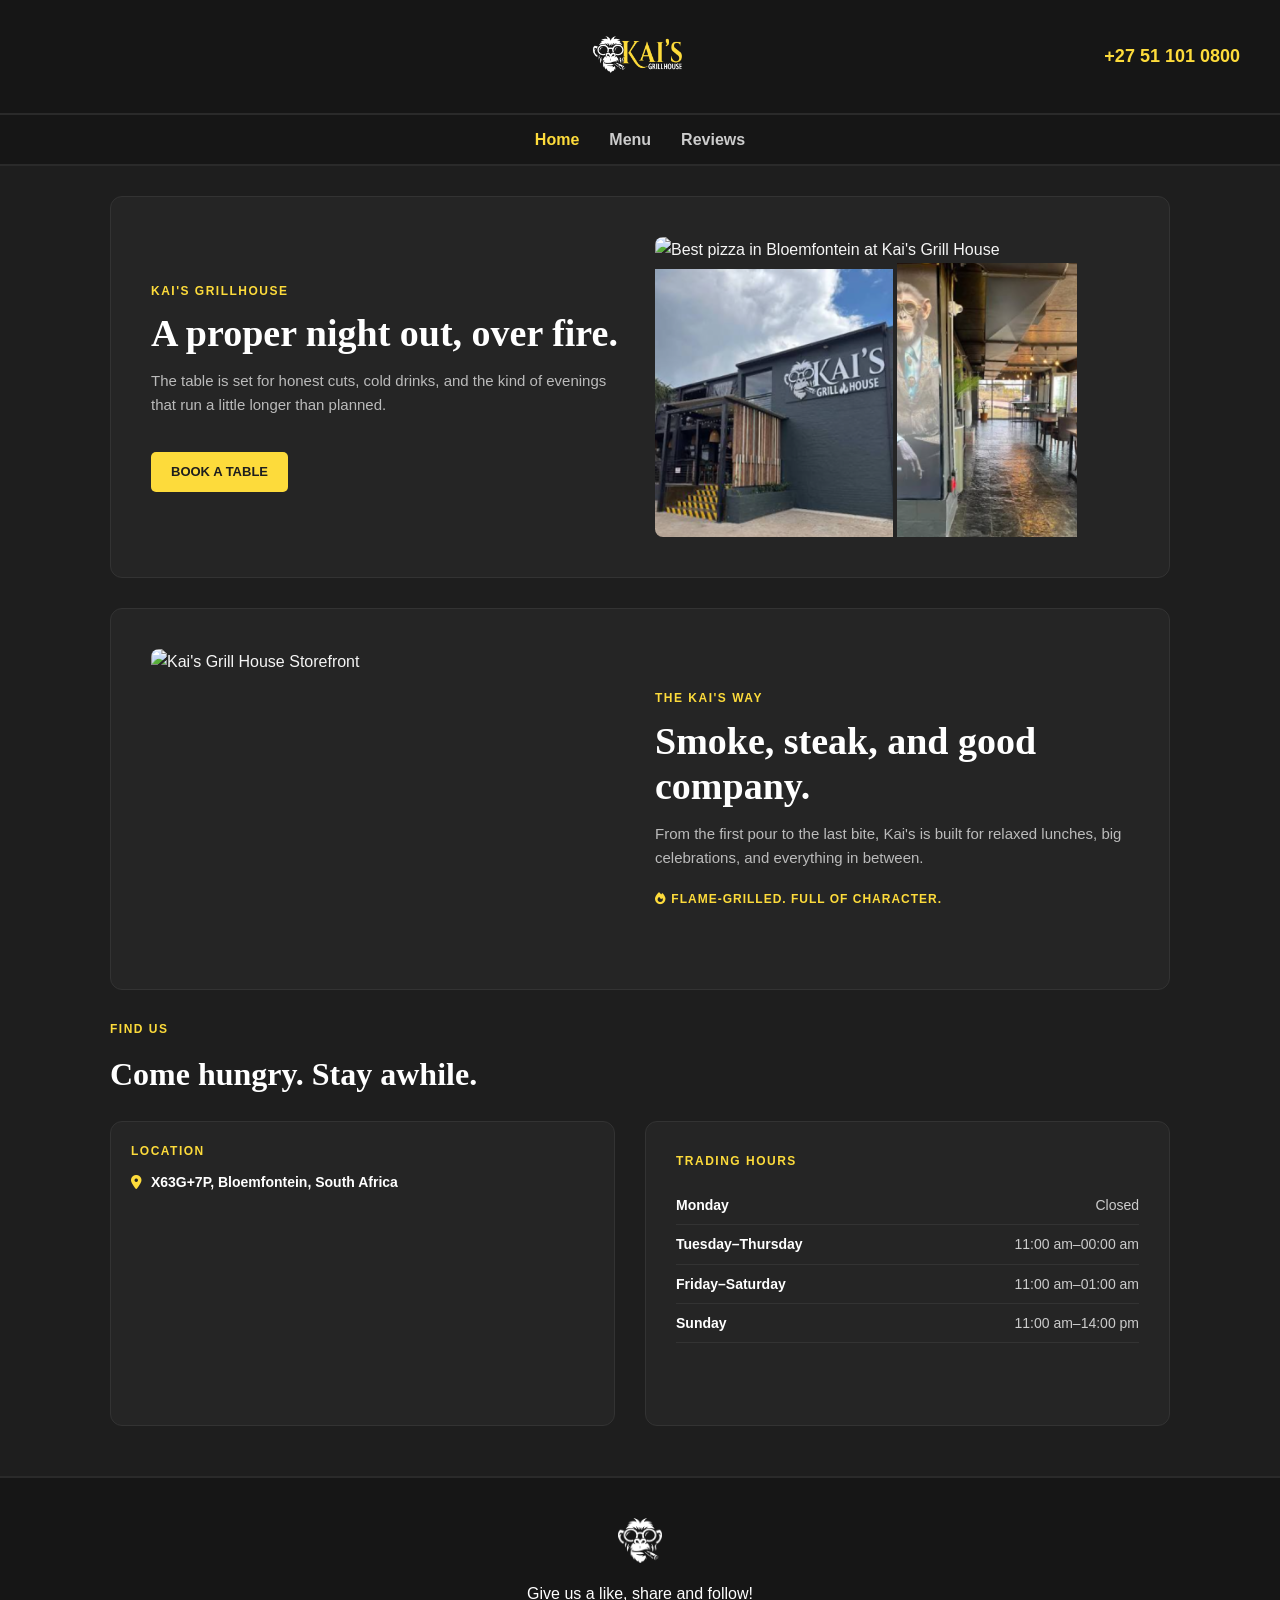
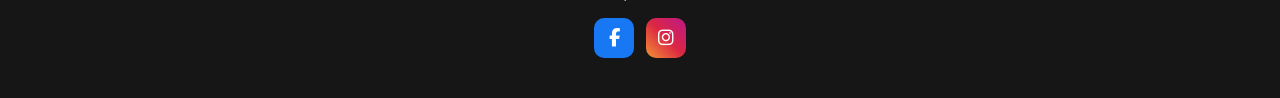
==== home.html @ fa11e277 "Enhance home.html with slideshow and phone display Updated the phone number display, added a slidesh" ====
<!DOCTYPE html>
<html lang="en">
<head>
    <meta charset="UTF-8">
    <meta name="viewport" content="width=device-width, initial-scale=1.0">
    <title>Home - Kai's Grill House</title>
    <link rel="icon" type="image/png" href="kaihead.png">
    <link rel="stylesheet" href="style.css">
    <link rel="stylesheet" href="https://cdnjs.cloudflare.com/ajax/libs/font-awesome/6.4.0/css/all.min.css">
</head>
<body>

    <!-- Header (Logo & Phone) -->
    <header class="site-header">
        <div class="header-left-spacer"></div>
        <div class="header-center-logo">
            <a href="home.html">
                <img src="kailogo.png" alt="Kai's Grill House Logo" class="logo">
            </a>
        </div>
        <div class="header-right">
            <a href="tel:+27511010800" class="phone-number">+27 51 101 0800</a>
        </div>
    </header>

    <!-- Sticky Navigation Bar -->
    <div class="sticky-nav">
        <ul class="nav-links">
            <li><a href="home.html" class="active">Home</a></li>
            <li><a href="menu.html">Menu</a></li>
            <li><a href="reviews.html">Reviews</a></li>
        </ul>
    </div>

    <!-- Main Content -->
    <main class="home-content">
        
        <!-- Top Section with Slideshow -->
        <div class="hero-grid">
            <div class="hero-text">
                <div class="section-tagline reveal-item" style="--order: 1;">KAI'S GRILLHOUSE</div>
                <h1 class="reveal-item" style="--order: 2; font-family: serif; font-size: 38px; color: #fff; margin-bottom: 12px; line-height: 1.2;">A proper night out, over fire.</h1>
                <p class="reveal-item" style="--order: 3; color: #bbb; font-size: 15px; margin-bottom: 20px;">The table is set for honest cuts, cold drinks, and the kind of evenings that run a little longer than planned.</p>
                <a href="tel:+27511010800" class="directions-btn reveal-item" style="--order: 4; display: inline-block;">BOOK A TABLE</a>
            </div>
            
            <!-- Slideshow Container -->
            <div class="hero-slideshow hero-img reveal-item" style="--order: 5; position: relative; overflow: hidden; padding: 0;">
                <img src="https://kais.co.za/wp-content/uploads/2026/02/Best-pizza-in-Bloemfontein.png" alt="Best pizza in Bloemfontein at Kai's Grill House" class="slide active">
                <img src="1.png" alt="Kai's Grill House Dish 1" class="slide">
                <img src="2.png" alt="Kai's Grill House Dish 2" class="slide">
                <img src="3.png" alt="Kai's Grill House Dish 3" class="slide">
            </div>
        </div>

        <!-- Second Hero Section -->
        <div class="hero-grid">
            <img src="https://kais.co.za/wp-content/uploads/2026/02/image_2026-02-02_124400637-1536x864.png" alt="Kai's Grill House Storefront" class="hero-img reveal-item" style="--order: 1;">
            <div class="hero-text">
                <div class="section-tagline reveal-item" style="--order: 2;">THE KAI'S WAY</div>
                <h1 class="reveal-item" style="--order: 3; font-family: serif; font-size: 38px; color: #fff; margin-bottom: 12px; line-height: 1.2;">Smoke, steak, and good company.</h1>
                <p class="reveal-item" style="--order: 4; color: #bbb; font-size: 15px; margin-bottom: 20px;">From the first pour to the last bite, Kai's is built for relaxed lunches, big celebrations, and everything in between.</p>
                <div class="reveal-item" style="--order: 5; color: #fddb3b; font-weight: bold; font-size: 12px; letter-spacing: 1px;">
                    <i class="fa-solid fa-fire"></i> FLAME-GRILLED. FULL OF CHARACTER.
                </div>
            </div>
        </div>

        <!-- Find Us Section Heading -->
        <div class="reveal-item" style="--order: 1; margin-bottom: 20px;">
            <div class="section-tagline">FIND US</div>
            <h2 style="font-family: serif; font-size: 32px; color: #fff;">Come hungry. Stay awhile.</h2>
        </div>

        <!-- Location Map Widget & Trading Hours Grid -->
        <div class="info-grid">
            <div class="info-box reveal-item" style="--order: 2; padding: 20px;">
                <div class="section-tagline">LOCATION</div>
                <p style="color: #fff; font-size: 14px; margin-bottom: 12px; font-weight: bold;">
                    <i class="fa-solid fa-location-dot" style="color: #fddb3b; margin-right: 5px;"></i> X63G+7P, Bloemfontein, South Africa
                </p>
                <!-- Google Maps Widget Embed (Satellite View + Zoomed In) -->
                <div style="width: 100%; height: 200px; border-radius: 8px; overflow: hidden;">
                    <iframe src="https://www.google.com/maps/embed?pb=!1m18!1m12!1m3!1d3484.5!2d26.2245!3d-29.0469!2m3!1f0!2f0!3f0!3m2!1i1024!2i768!4f13.1!3m3!1m2!1s0x1e8fdb0035d1e3b9%3A0xa5a77efd8ef1bf21!2sKai%E2%80%99s%20Grill%20House!5e0!3m2!1sen!2sza!4v1620000000000!5m2!1sen!2sza&z=17&t=k" width="100%" height="100%" style="border:0;" allowfullscreen="" loading="lazy"></iframe>
                </div>
            </div>

            <div class="info-box reveal-item" style="--order: 3;">
                <div class="section-tagline">TRADING HOURS</div>
                <ul class="hours-list">
                    <li><span>Monday</span> <span>Closed</span></li>
                    <li><span>Tuesday–Thursday</span> <span>11:00 am–00:00 am</span></li>
                    <li><span>Friday–Saturday</span> <span>11:00 am–01:00 am</span></li>
                    <li><span>Sunday</span> <span>11:00 am–14:00 pm</span></li>
                </ul>
            </div>
        </div>

    </main>

    <!-- Footer -->
    <footer class="site-footer">
        <img src="kaihead.png" alt="Kai Head Footer Logo" class="footer-logo">
        <p>Give us a like, share and follow!</p>
        <div class="social-bubbles">
            <a href="https://www.facebook.com/kaisgrillhouse/" target="_blank" class="social-bubble facebook" aria-label="Facebook"><i class="fab fa-facebook-f"></i></a>
            <a href="https://www.instagram.com/kaisgrillhouse/" target="_blank" class="social-bubble instagram" aria-label="Instagram"><i class="fab fa-instagram"></i></a>
        </div>
    </footer>

    <!-- Script to handle scroll reveal animations and photo slideshow -->
    <script>
        document.addEventListener("DOMContentLoaded", function () {
            // Scroll Reveal Animation Observer
            const revealItems = document.querySelectorAll(".reveal-item");

            const observer = new IntersectionObserver((entries, observer) => {
                entries.forEach(entry => {
                    if (entry.isIntersecting) {
                        entry.target.classList.add("active");
                        observer.unobserve(entry.target);
                    }
                });
            }, {
                threshold: 0.1
            });

            revealItems.forEach(item => {
                observer.observe(item);
            });

            // Hero Slideshow Timer
            const slides = document.querySelectorAll(".hero-slideshow .slide");
            if (slides.length > 0) {
                let currentSlide = 0;
                setInterval(() => {
                    slides[currentSlide].classList.remove("active");
                    currentSlide = (currentSlide + 1) % slides.length;
                    slides[currentSlide].classList.add("active");
                }, 4000); // Changes image every 4 seconds
            }
        });
    </script>
</body>
</html>
---- style.css ----
/* General Reset */
* {
    margin: 0;
    padding: 0;
    box-sizing: border-box;
    font-family: Arial, sans-serif;
}

html {
    scroll-behavior: smooth;
}

body {
    background-color: #1e1e1e;
    color: #f5f5f5;
    line-height: 1.6;
}

/* Staggered Scroll Reveal Animation Classes */
.reveal-item {
    opacity: 0;
    transform: translateY(30px);
    transition: opacity 0.6s ease-out, transform 0.6s ease-out;
    transition-delay: calc(var(--order, 0) * 0.15s);
}

.reveal-item.active {
    opacity: 1;
    transform: translateY(0);
}

/* Header (Logo & Phone) */
.site-header {
    background-color: #161616;
    display: flex;
    justify-content: space-between;
    align-items: center;
    padding: 15px 40px;
    border-bottom: 2px solid #2a2a2a;
}

.header-left-spacer, .header-right {
    flex: 1;
}

.header-right {
    text-align: right;
}

.header-center-logo {
    flex: 1;
    text-align: center;
}

.logo {
    max-height: 75px;
    width: auto;
    object-fit: contain;
}

.header-right .phone-number {
    font-size: 18px;
    font-weight: bold;
    color: #fddb3b;
    text-decoration: none;
}

/* Sticky Navigation Bar */
.sticky-nav {
    position: sticky;
    top: 0;
    z-index: 1000;
    background-color: #161616;
    border-bottom: 2px solid #2a2a2a;
    padding: 12px 0;
    text-align: center;
}

.nav-links {
    list-style: none;
    display: inline-flex;
    gap: 30px;
}

.nav-links li a {
    color: #ccc;
    text-decoration: none;
    font-weight: bold;
    font-size: 16px;
}

.nav-links li a:hover, 
.nav-links li a.active {
    color: #fddb3b;
}

/* Menu Category Sub-Navigation Bar */
.menu-sub-nav {
    background-color: #161616;
    border-bottom: 2px solid #2a2a2a;
    padding: 10px 0;
    text-align: center;
    overflow-x: auto;
    white-space: nowrap;
    position: sticky;
    top: 50px;
    z-index: 999;
}

.menu-sub-links {
    list-style: none;
    display: inline-flex;
    gap: 20px;
    padding: 0 20px;
}

.menu-sub-links li a {
    color: #aaa;
    text-decoration: none;
    font-size: 13px;
    font-weight: bold;
    text-transform: uppercase;
    letter-spacing: 1px;
    transition: color 0.2s;
}

.menu-sub-links li a:hover,
.menu-sub-links li a.active {
    color: #fddb3b;
}

/* Main Content Container */
.home-content {
    max-width: 1100px;
    margin: 30px auto;
    padding: 0 20px;
}

/* Dark Card Box */
.dark-card {
    background: #252525;
    border: 1px solid #333;
    padding: 40px;
    border-radius: 12px;
    margin-bottom: 30px;
}

.section-tagline {
    font-size: 12px;
    font-weight: bold;
    color: #fddb3b;
    letter-spacing: 1.5px;
    text-transform: uppercase;
    margin-bottom: 10px;
}

/* Home Hero Grid */
.hero-grid {
    display: flex;
    gap: 30px;
    align-items: center;
    background: #252525;
    border: 1px solid #333;
    padding: 40px;
    border-radius: 12px;
    margin-bottom: 30px;
}

.hero-img {
    width: 50%;
    height: 300px;
    object-fit: cover;
    border-radius: 8px;
}

.hero-text {
    width: 50%;
}

/* Info Grid (Location & Hours side-by-side) */
.info-grid {
    display: flex;
    gap: 30px;
}

.info-box {
    flex: 1;
    background: #252525;
    border: 1px solid #333;
    padding: 30px;
    border-radius: 12px;
}

.hours-list {
    list-style: none;
    margin-top: 15px;
}

.hours-list li {
    display: flex;
    justify-content: space-between;
    padding: 8px 0;
    border-bottom: 1px solid #333;
    color: #ccc;
    font-size: 14px;
}

.hours-list li span:first-child {
    font-weight: bold;
    color: #fff;
}

.directions-btn {
    display: inline-block;
    background-color: #fddb3b;
    color: #1e1e1e;
    padding: 10px 20px;
    border-radius: 5px;
    text-decoration: none;
    font-weight: bold;
    font-size: 13px;
    margin-top: 15px;
    transition: background-color 0.2s ease, transform 0.2s ease;
}

.directions-btn:hover {
    background-color: #e5c72f;
    transform: translateY(-2px);
}

/* Footer */
.site-footer {
    background-color: #161616;
    color: #fff;
    text-align: center;
    padding: 40px 20px;
    border-top: 2px solid #2a2a2a;
    margin-top: 50px;
}

.footer-logo {
    height: 45px;
    width: auto;
    margin-bottom: 10px;
}

.social-bubbles {
    display: flex;
    justify-content: center;
    gap: 12px;
    margin-top: 12px;
}

.social-bubble {
    display: inline-flex;
    align-items: center;
    justify-content: center;
    width: 40px;
    height: 40px;
    border-radius: 10px;
    color: #fff;
    font-size: 18px;
    text-decoration: none;
    transition: transform 0.2s;
}

.social-bubble:hover {
    transform: scale(1.1);
}

.social-bubble.facebook { background-color: #1877f2; }
.social-bubble.instagram { background: linear-gradient(45deg, #f09433, #dc2743, #bc1888); }
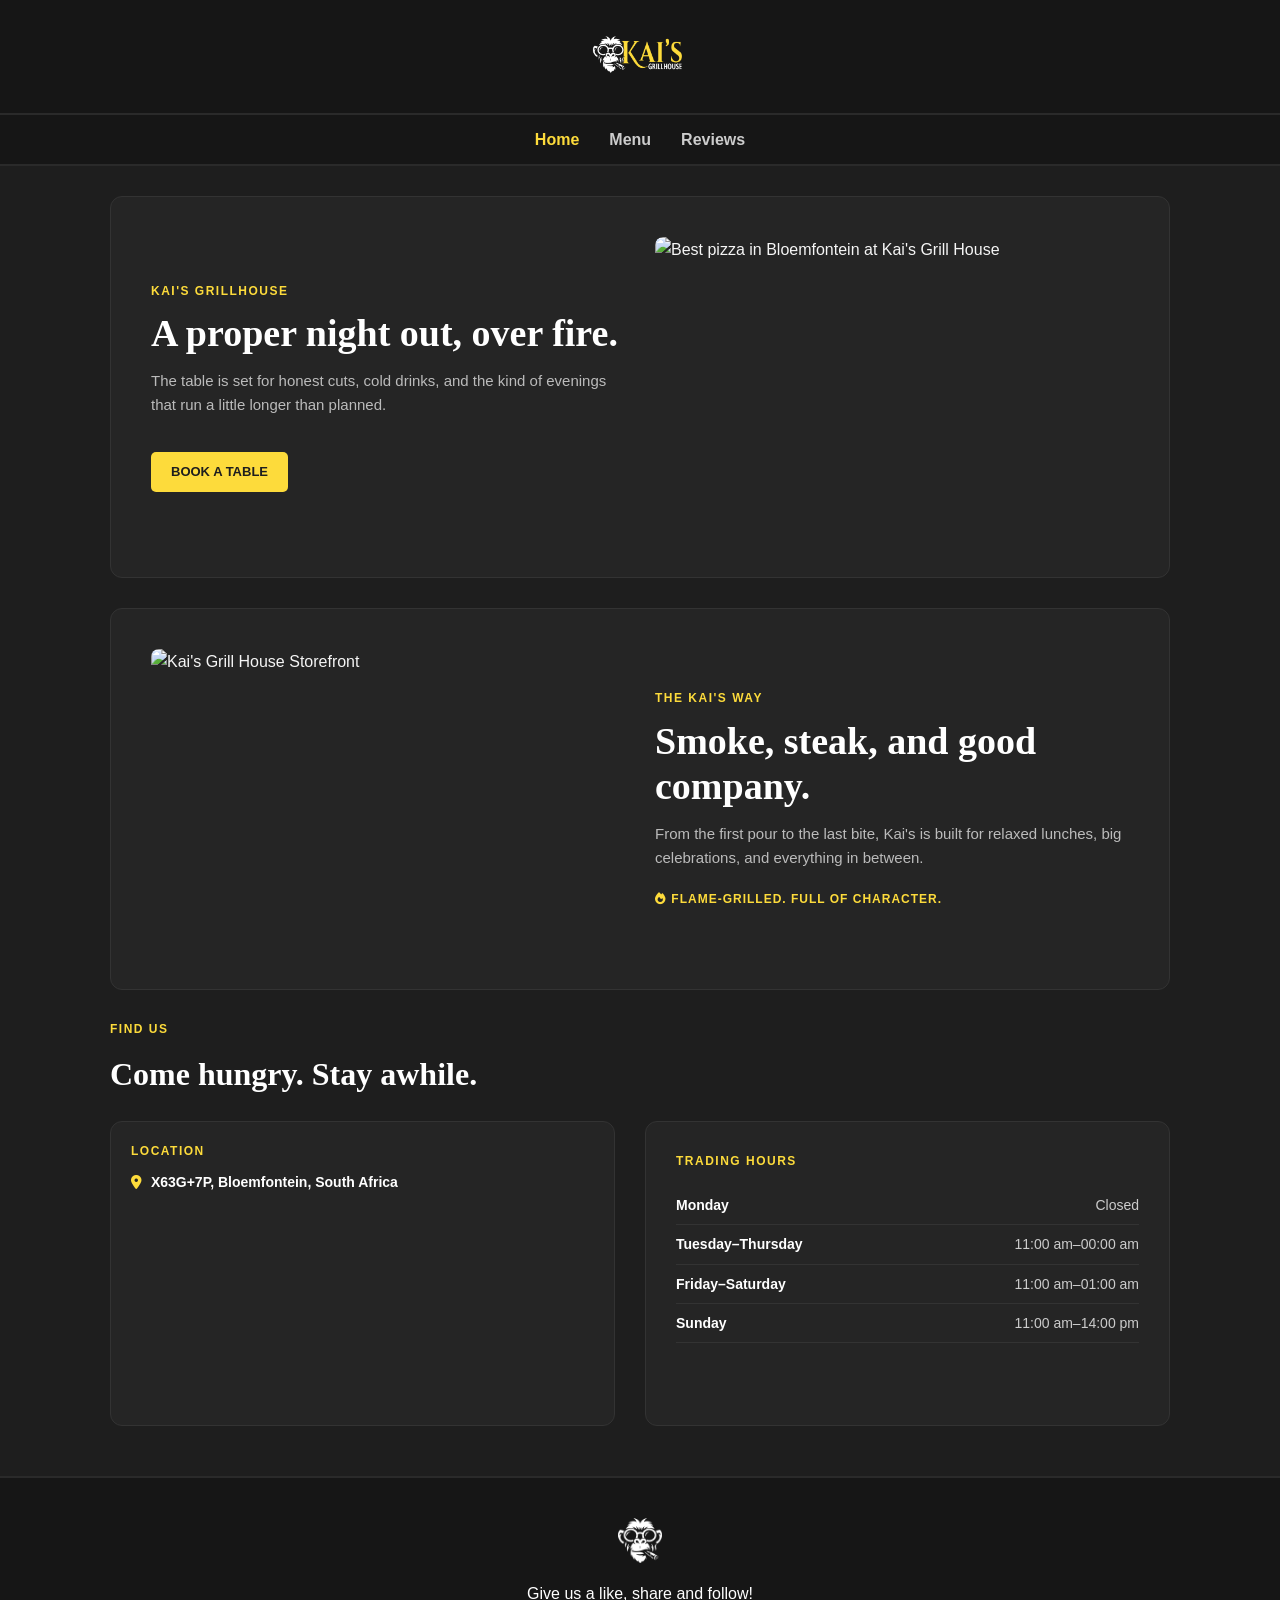
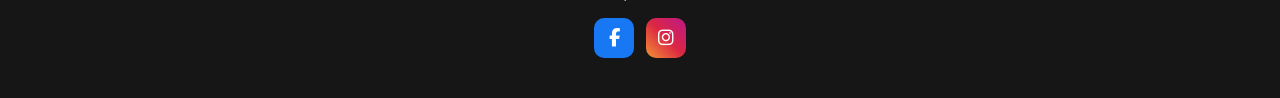
==== commit 4f322b7b: "Update home.html" ====
--- a/home.html
+++ b/home.html
@@ -19,7 +19,7 @@
             </a>
         </div>
         <div class="header-right">
-            <a href="tel:+27511010800" class="phone-number">+27 51 101 0800</a>
+            <a href="tel:+27511010800" class="phone-number"></a>
         </div>
     </header>
 
--- a/style.css
+++ b/style.css
@@ -171,6 +171,27 @@
     height: 300px;
     object-fit: cover;
     border-radius: 8px;
+}
+
+/* Slideshow Crossfade Styling */
+.hero-slideshow {
+    position: relative;
+}
+
+.hero-slideshow .slide {
+    position: absolute;
+    top: 0;
+    left: 0;
+    width: 100%;
+    height: 100%;
+    object-fit: cover;
+    border-radius: 8px;
+    opacity: 0;
+    transition: opacity 1s ease-in-out;
+}
+
+.hero-slideshow .slide.active {
+    opacity: 1;
 }
 
 .hero-text {
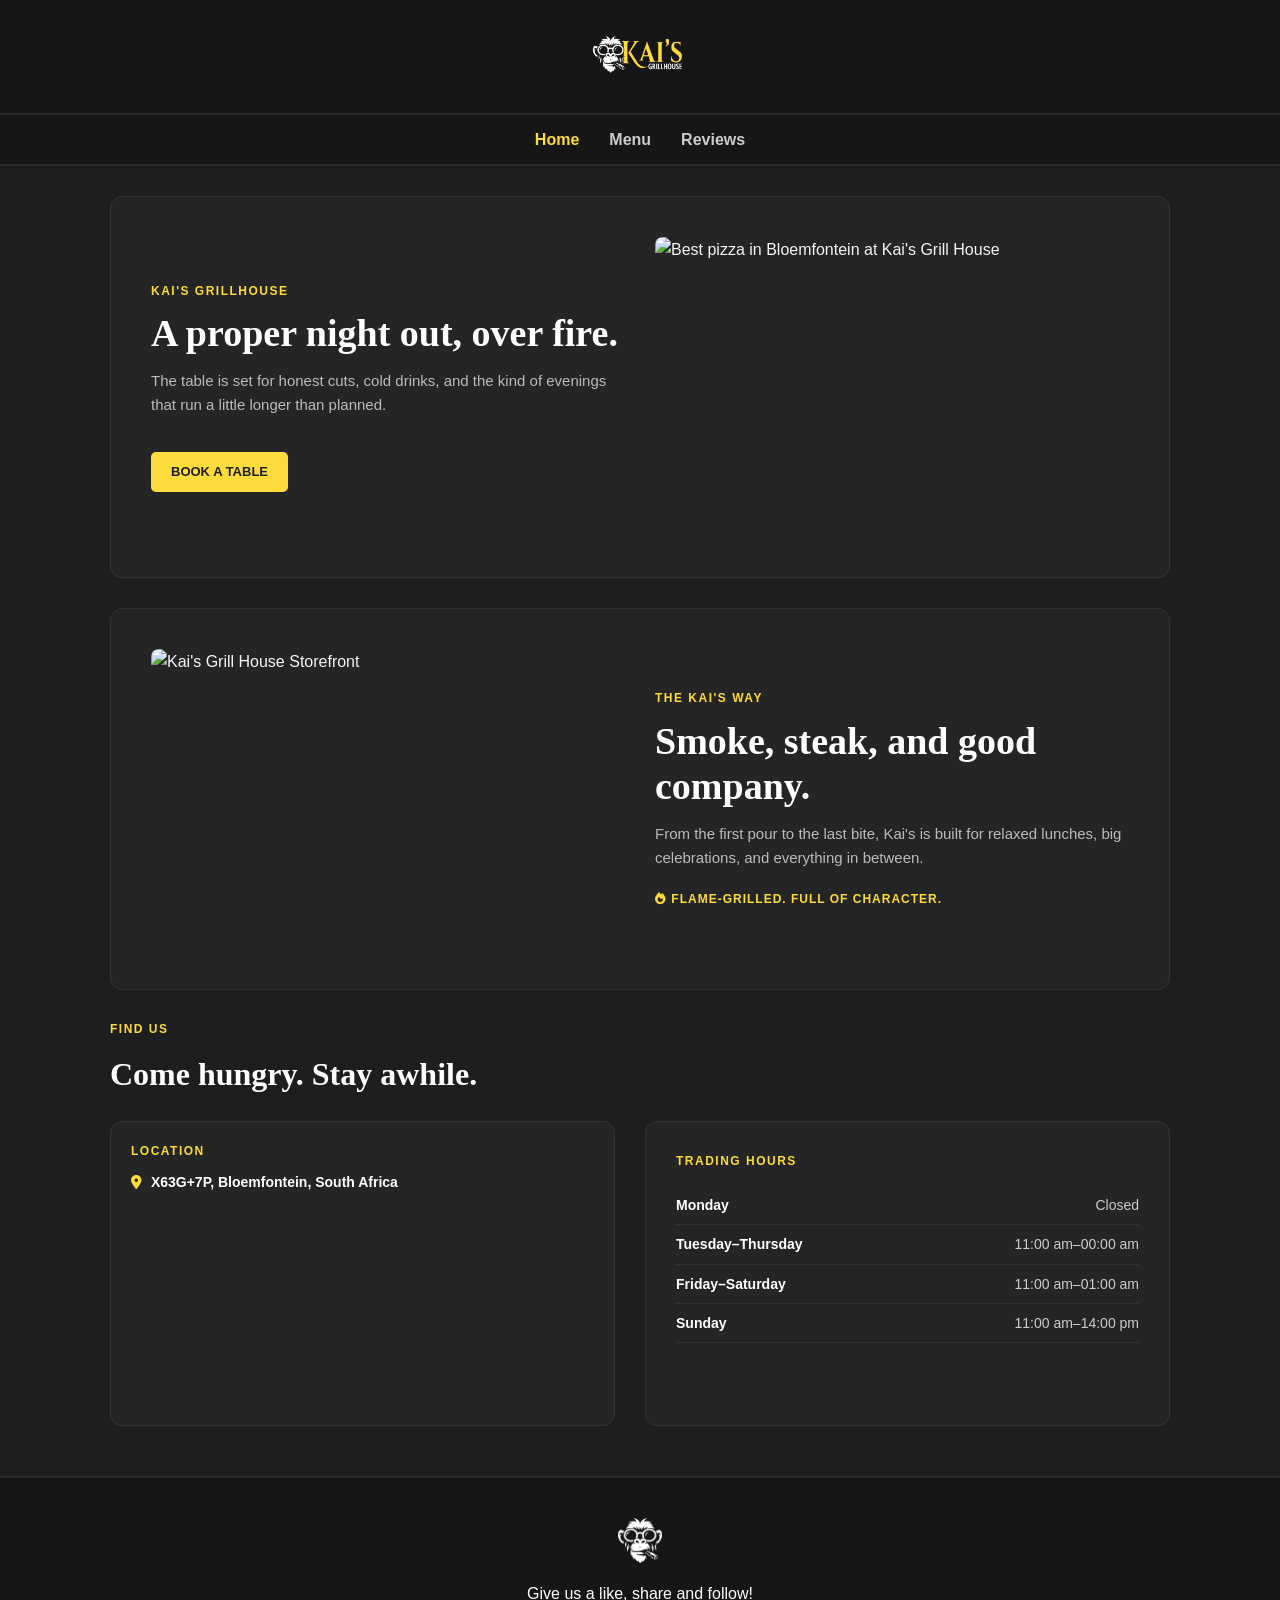
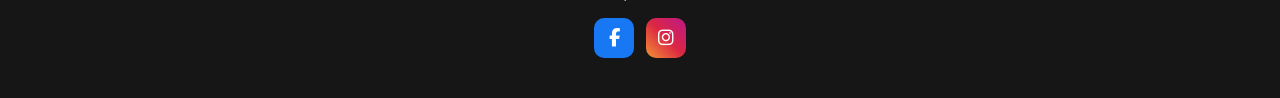
==== commit 590916b4: "Update home.html" ====
--- a/home.html
+++ b/home.html
@@ -10,7 +10,6 @@
 </head>
 <body>
 
-    <!-- Header (Logo & Phone) -->
     <header class="site-header">
         <div class="header-left-spacer"></div>
         <div class="header-center-logo">
@@ -23,7 +22,6 @@
         </div>
     </header>
 
-    <!-- Sticky Navigation Bar -->
     <div class="sticky-nav">
         <ul class="nav-links">
             <li><a href="home.html" class="active">Home</a></li>
@@ -32,10 +30,8 @@
         </ul>
     </div>
 
-    <!-- Main Content -->
     <main class="home-content">
         
-        <!-- Top Section with Slideshow -->
         <div class="hero-grid">
             <div class="hero-text">
                 <div class="section-tagline reveal-item" style="--order: 1;">KAI'S GRILLHOUSE</div>
@@ -44,16 +40,26 @@
                 <a href="tel:+27511010800" class="directions-btn reveal-item" style="--order: 4; display: inline-block;">BOOK A TABLE</a>
             </div>
             
-            <!-- Slideshow Container -->
             <div class="hero-slideshow hero-img reveal-item" style="--order: 5; position: relative; overflow: hidden; padding: 0;">
-                <img src="https://kais.co.za/wp-content/uploads/2026/02/Best-pizza-in-Bloemfontein.png" alt="Best pizza in Bloemfontein at Kai's Grill House" class="slide active">
-                <img src="1.png" alt="Kai's Grill House Dish 1" class="slide">
-                <img src="2.png" alt="Kai's Grill House Dish 2" class="slide">
-                <img src="3.png" alt="Kai's Grill House Dish 3" class="slide">
+                <div class="slide-wrapper slide active">
+                    <div class="slide-blur-bg" style="background-image: url('https://kais.co.za/wp-content/uploads/2026/02/Best-pizza-in-Bloemfontein.png');"></div>
+                    <img src="https://kais.co.za/wp-content/uploads/2026/02/Best-pizza-in-Bloemfontein.png" alt="Best pizza in Bloemfontein at Kai's Grill House" class="slide-img">
+                </div>
+                <div class="slide-wrapper slide">
+                    <div class="slide-blur-bg" style="background-image: url('1.png');"></div>
+                    <img src="1.png" alt="Kai's Grill House Dish 1" class="slide-img">
+                </div>
+                <div class="slide-wrapper slide">
+                    <div class="slide-blur-bg" style="background-image: url('2.png');"></div>
+                    <img src="2.png" alt="Kai's Grill House Dish 2" class="slide-img">
+                </div>
+                <div class="slide-wrapper slide">
+                    <div class="slide-blur-bg" style="background-image: url('3.png');"></div>
+                    <img src="3.png" alt="Kai's Grill House Dish 3" class="slide-img">
+                </div>
             </div>
         </div>
 
-        <!-- Second Hero Section -->
         <div class="hero-grid">
             <img src="https://kais.co.za/wp-content/uploads/2026/02/image_2026-02-02_124400637-1536x864.png" alt="Kai's Grill House Storefront" class="hero-img reveal-item" style="--order: 1;">
             <div class="hero-text">
@@ -66,22 +72,19 @@
             </div>
         </div>
 
-        <!-- Find Us Section Heading -->
         <div class="reveal-item" style="--order: 1; margin-bottom: 20px;">
             <div class="section-tagline">FIND US</div>
             <h2 style="font-family: serif; font-size: 32px; color: #fff;">Come hungry. Stay awhile.</h2>
         </div>
 
-        <!-- Location Map Widget & Trading Hours Grid -->
         <div class="info-grid">
             <div class="info-box reveal-item" style="--order: 2; padding: 20px;">
                 <div class="section-tagline">LOCATION</div>
                 <p style="color: #fff; font-size: 14px; margin-bottom: 12px; font-weight: bold;">
                     <i class="fa-solid fa-location-dot" style="color: #fddb3b; margin-right: 5px;"></i> X63G+7P, Bloemfontein, South Africa
                 </p>
-                <!-- Google Maps Widget Embed (Satellite View + Zoomed In) -->
                 <div style="width: 100%; height: 200px; border-radius: 8px; overflow: hidden;">
-                    <iframe src="https://www.google.com/maps/embed?pb=!1m18!1m12!1m3!1d3484.5!2d26.2245!3d-29.0469!2m3!1f0!2f0!3f0!3m2!1i1024!2i768!4f13.1!3m3!1m2!1s0x1e8fdb0035d1e3b9%3A0xa5a77efd8ef1bf21!2sKai%E2%80%99s%20Grill%20House!5e0!3m2!1sen!2sza!4v1620000000000!5m2!1sen!2sza&z=17&t=k" width="100%" height="100%" style="border:0;" allowfullscreen="" loading="lazy"></iframe>
+                    <iframe src="https://www.google.com/maps/embed?pb=!1m18!1m12!1m3!1d3469.255953046205!2d26.2245558152778!3d-29.046908982245!2m3!1f0!2f0!3f0!3m2!1i1024!2i768!4f13.1!3m3!1m2!1s0x0%3A0x0!2zMjnCsDAyJzQ4LjkiUyAyNsKwMTMnMzYuMyJF!5e1!3m2!1sen!2sza!4v1620000000000!5m2!1sen!2sza&z=17&t=k" width="100%" height="100%" style="border:0;" allowfullscreen="" loading="lazy"></iframe>
                 </div>
             </div>
 
@@ -98,7 +101,6 @@
 
     </main>
 
-    <!-- Footer -->
     <footer class="site-footer">
         <img src="kaihead.png" alt="Kai Head Footer Logo" class="footer-logo">
         <p>Give us a like, share and follow!</p>
@@ -108,7 +110,6 @@
         </div>
     </footer>
 
-    <!-- Script to handle scroll reveal animations and photo slideshow -->
     <script>
         document.addEventListener("DOMContentLoaded", function () {
             // Scroll Reveal Animation Observer
@@ -130,7 +131,7 @@
             });
 
             // Hero Slideshow Timer
-            const slides = document.querySelectorAll(".hero-slideshow .slide");
+            const slides = document.querySelectorAll(".hero-slideshow .slide-wrapper");
             if (slides.length > 0) {
                 let currentSlide = 0;
                 setInterval(() => {
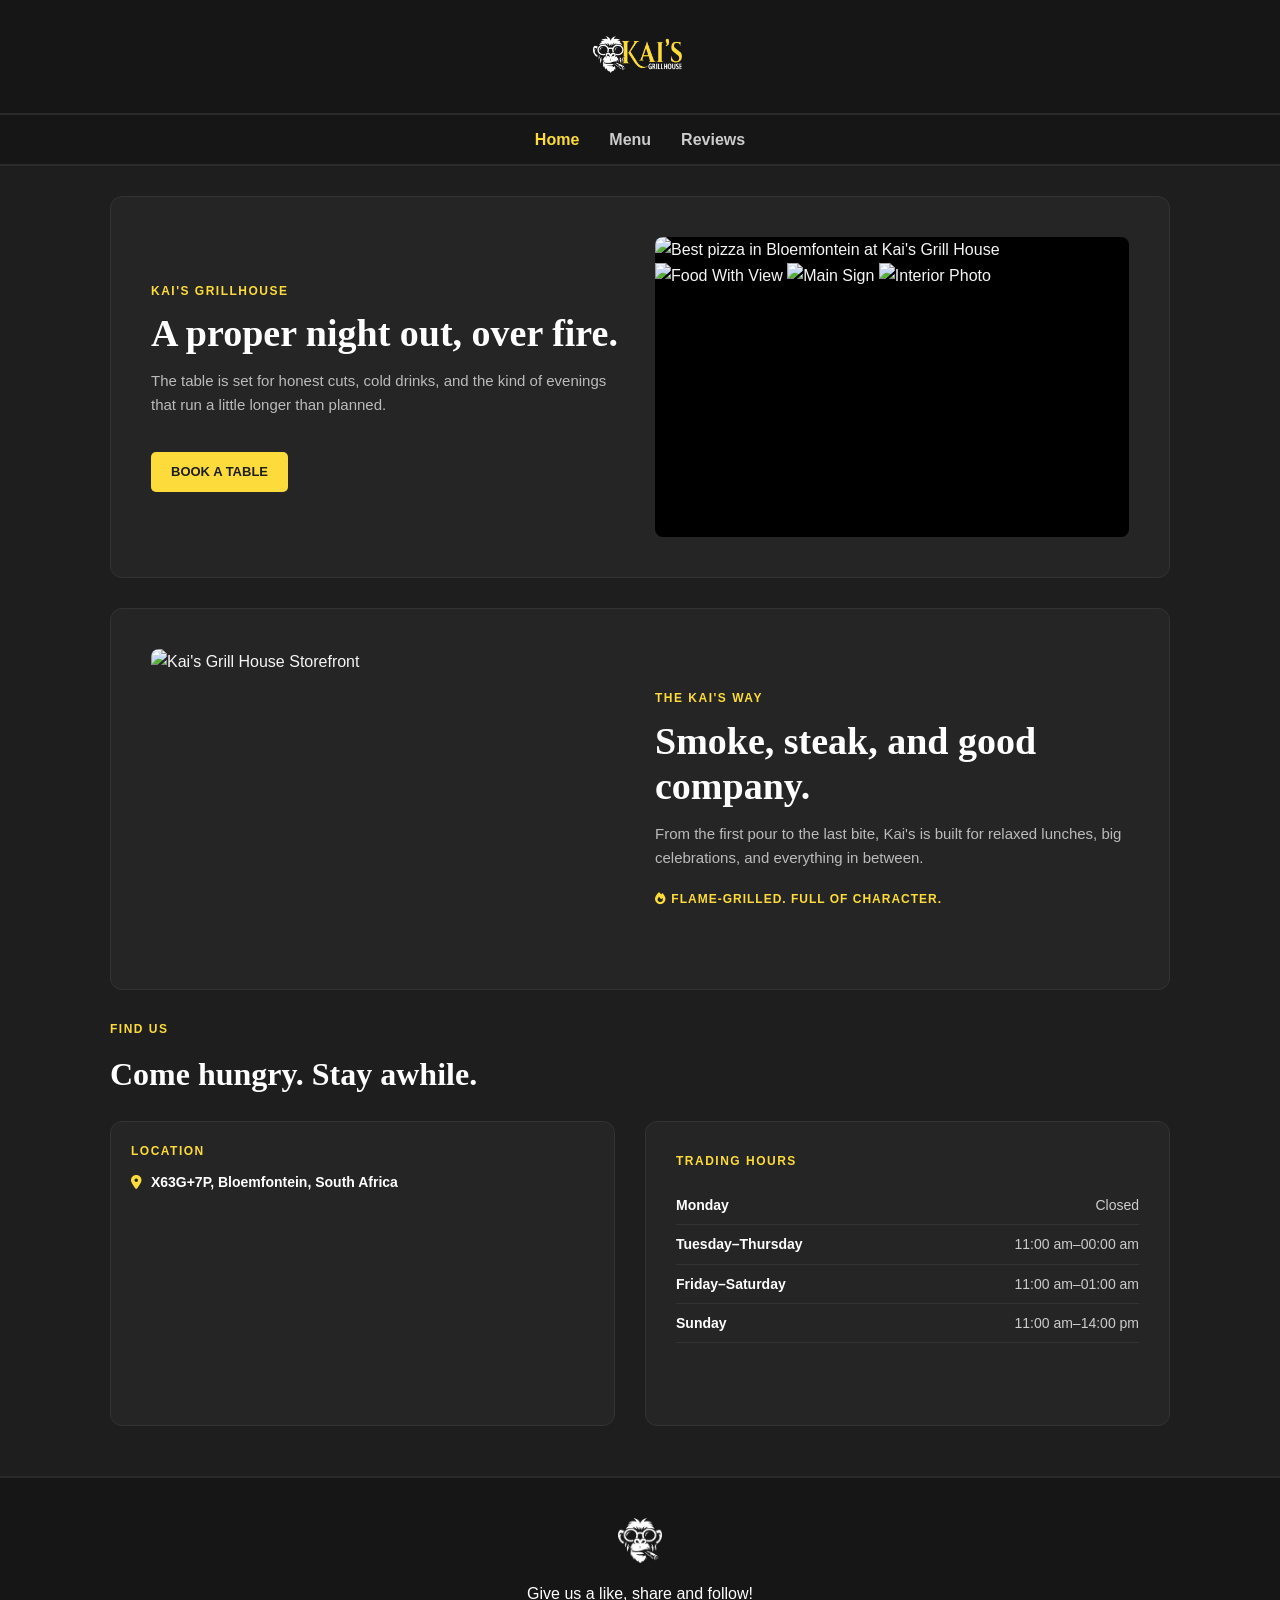
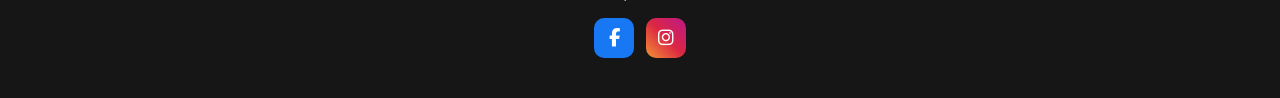
==== commit 4b06431a: "Update home.html with new header and slideshow" ====
--- a/home.html
+++ b/home.html
@@ -10,6 +10,7 @@
 </head>
 <body>
 
+    <!-- Header (Logo & Phone) -->
     <header class="site-header">
         <div class="header-left-spacer"></div>
         <div class="header-center-logo">
@@ -22,6 +23,7 @@
         </div>
     </header>
 
+    <!-- Sticky Navigation Bar -->
     <div class="sticky-nav">
         <ul class="nav-links">
             <li><a href="home.html" class="active">Home</a></li>
@@ -30,8 +32,10 @@
         </ul>
     </div>
 
+    <!-- Main Content -->
     <main class="home-content">
         
+        <!-- Top Section with Slideshow -->
         <div class="hero-grid">
             <div class="hero-text">
                 <div class="section-tagline reveal-item" style="--order: 1;">KAI'S GRILLHOUSE</div>
@@ -40,26 +44,16 @@
                 <a href="tel:+27511010800" class="directions-btn reveal-item" style="--order: 4; display: inline-block;">BOOK A TABLE</a>
             </div>
             
+            <!-- Slideshow Container -->
             <div class="hero-slideshow hero-img reveal-item" style="--order: 5; position: relative; overflow: hidden; padding: 0;">
-                <div class="slide-wrapper slide active">
-                    <div class="slide-blur-bg" style="background-image: url('https://kais.co.za/wp-content/uploads/2026/02/Best-pizza-in-Bloemfontein.png');"></div>
-                    <img src="https://kais.co.za/wp-content/uploads/2026/02/Best-pizza-in-Bloemfontein.png" alt="Best pizza in Bloemfontein at Kai's Grill House" class="slide-img">
-                </div>
-                <div class="slide-wrapper slide">
-                    <div class="slide-blur-bg" style="background-image: url('1.png');"></div>
-                    <img src="1.png" alt="Kai's Grill House Dish 1" class="slide-img">
-                </div>
-                <div class="slide-wrapper slide">
-                    <div class="slide-blur-bg" style="background-image: url('2.png');"></div>
-                    <img src="2.png" alt="Kai's Grill House Dish 2" class="slide-img">
-                </div>
-                <div class="slide-wrapper slide">
-                    <div class="slide-blur-bg" style="background-image: url('3.png');"></div>
-                    <img src="3.png" alt="Kai's Grill House Dish 3" class="slide-img">
-                </div>
+                <img src="https://kais.co.za/wp-content/uploads/2026/02/Best-pizza-in-Bloemfontein.png" alt="Best pizza in Bloemfontein at Kai's Grill House" class="slide active">
+                <img src="https://lh3.googleusercontent.com/grass-cs/ACvplmNboeY6mlYXVlAHtFXU56F1xP98x0YzhlvqXmV_FeTF31YwHoaMsPqY6q6BPut7biQoSc1nfiF-lwFs7o03azrd8TEg2mRSVFHkt11YUbPbAvdAOi-ZtKggj_Vztf_INGRJtoalGM1Jt4BY=s2544-w2544-h1176-rw" alt="Food With View" class="slide">
+                <img src="https://lh3.googleusercontent.com/grass-cs/ACvplmOgtWYhH9PCQYHlR2ajnQ6uP0WQ6TRKKoxsNtV-EXI1B7tNBhNJnX7mGbKBQ8wEVLBn0NCFwamu5rPOTCENROM2Q-EE5JALGeXrPOCfX6oxFNYWKaTS3tE9d6C-U79asB18FjE_nl9tyawK=s2544-w2544-h1176-rw" alt="Main Sign" class="slide">
+                <img src="https://lh3.googleusercontent.com/grass-cs/ACvplmOdWwZx8mMNzd_1kDEI7J5tmrrWnCmSJL_Wqx0X9zQ-VGu-nPxAlCsrmyaows5WyHO8nulZBcgD-bS2DfQkGMY3fOKR8rkw7ii7rY4zT-Q7iVWT1hcd3sbriNFf9ViBWiTHrfNlS-IcVueW=s2544-w2544-h1176-rw" alt="Interior Photo" class="slide">
             </div>
         </div>
 
+        <!-- Second Hero Section -->
         <div class="hero-grid">
             <img src="https://kais.co.za/wp-content/uploads/2026/02/image_2026-02-02_124400637-1536x864.png" alt="Kai's Grill House Storefront" class="hero-img reveal-item" style="--order: 1;">
             <div class="hero-text">
@@ -72,19 +66,22 @@
             </div>
         </div>
 
+        <!-- Find Us Section Heading -->
         <div class="reveal-item" style="--order: 1; margin-bottom: 20px;">
             <div class="section-tagline">FIND US</div>
             <h2 style="font-family: serif; font-size: 32px; color: #fff;">Come hungry. Stay awhile.</h2>
         </div>
 
+        <!-- Location Map Widget & Trading Hours Grid -->
         <div class="info-grid">
             <div class="info-box reveal-item" style="--order: 2; padding: 20px;">
                 <div class="section-tagline">LOCATION</div>
                 <p style="color: #fff; font-size: 14px; margin-bottom: 12px; font-weight: bold;">
                     <i class="fa-solid fa-location-dot" style="color: #fddb3b; margin-right: 5px;"></i> X63G+7P, Bloemfontein, South Africa
                 </p>
+                <!-- Google Maps Widget Embed (Satellite View + Zoomed In) -->
                 <div style="width: 100%; height: 200px; border-radius: 8px; overflow: hidden;">
-                    <iframe src="https://www.google.com/maps/embed?pb=!1m18!1m12!1m3!1d3469.255953046205!2d26.2245558152778!3d-29.046908982245!2m3!1f0!2f0!3f0!3m2!1i1024!2i768!4f13.1!3m3!1m2!1s0x0%3A0x0!2zMjnCsDAyJzQ4LjkiUyAyNsKwMTMnMzYuMyJF!5e1!3m2!1sen!2sza!4v1620000000000!5m2!1sen!2sza&z=17&t=k" width="100%" height="100%" style="border:0;" allowfullscreen="" loading="lazy"></iframe>
+                    <iframe src="https://www.google.com/maps/embed?pb=!1m18!1m12!1m3!1d3484.5!2d26.2245!3d-29.0469!2m3!1f0!2f0!3f0!3m2!1i1024!2i768!4f13.1!3m3!1m2!1s0x1e8fdb0035d1e3b9%3A0xa5a77efd8ef1bf21!2sKai%E2%80%99s%20Grill%20House!5e0!3m2!1sen!2sza!4v1620000000000!5m2!1sen!2sza&z=17&t=k" width="100%" height="100%" style="border:0;" allowfullscreen="" loading="lazy"></iframe>
                 </div>
             </div>
 
@@ -101,6 +98,7 @@
 
     </main>
 
+    <!-- Footer -->
     <footer class="site-footer">
         <img src="kaihead.png" alt="Kai Head Footer Logo" class="footer-logo">
         <p>Give us a like, share and follow!</p>
@@ -110,6 +108,7 @@
         </div>
     </footer>
 
+    <!-- Script to handle scroll reveal animations and photo slideshow -->
     <script>
         document.addEventListener("DOMContentLoaded", function () {
             // Scroll Reveal Animation Observer
@@ -131,7 +130,7 @@
             });
 
             // Hero Slideshow Timer
-            const slides = document.querySelectorAll(".hero-slideshow .slide-wrapper");
+            const slides = document.querySelectorAll(".hero-slideshow .slide");
             if (slides.length > 0) {
                 let currentSlide = 0;
                 setInterval(() => {
--- a/style.css
+++ b/style.css
@@ -169,29 +169,54 @@
 .hero-img {
     width: 50%;
     height: 300px;
-    object-fit: cover;
     border-radius: 8px;
 }
 
-/* Slideshow Crossfade Styling */
+/* Slideshow Background Blur Effect Styling */
 .hero-slideshow {
     position: relative;
-}
-
-.hero-slideshow .slide {
+    background-color: #000;
+}
+
+.hero-slideshow .slide-wrapper {
     position: absolute;
     top: 0;
     left: 0;
     width: 100%;
     height: 100%;
-    object-fit: cover;
-    border-radius: 8px;
     opacity: 0;
     transition: opacity 1s ease-in-out;
-}
-
-.hero-slideshow .slide.active {
+    display: flex;
+    align-items: center;
+    justify-content: center;
+    overflow: hidden;
+    border-radius: 8px;
+}
+
+.hero-slideshow .slide-wrapper.active {
     opacity: 1;
+}
+
+/* The blurred backdrop filling the empty spaces */
+.slide-blur-bg {
+    position: absolute;
+    top: -20px;
+    left: -20px;
+    right: -20px;
+    bottom: -20px;
+    background-size: cover;
+    background-position: center;
+    filter: blur(15px) brightness(0.5);
+    z-index: 1;
+}
+
+/* The main sharp image centered without cropping */
+.slide-img {
+    position: relative;
+    z-index: 2;
+    max-width: 100%;
+    max-height: 100%;
+    object-fit: contain;
 }
 
 .hero-text {
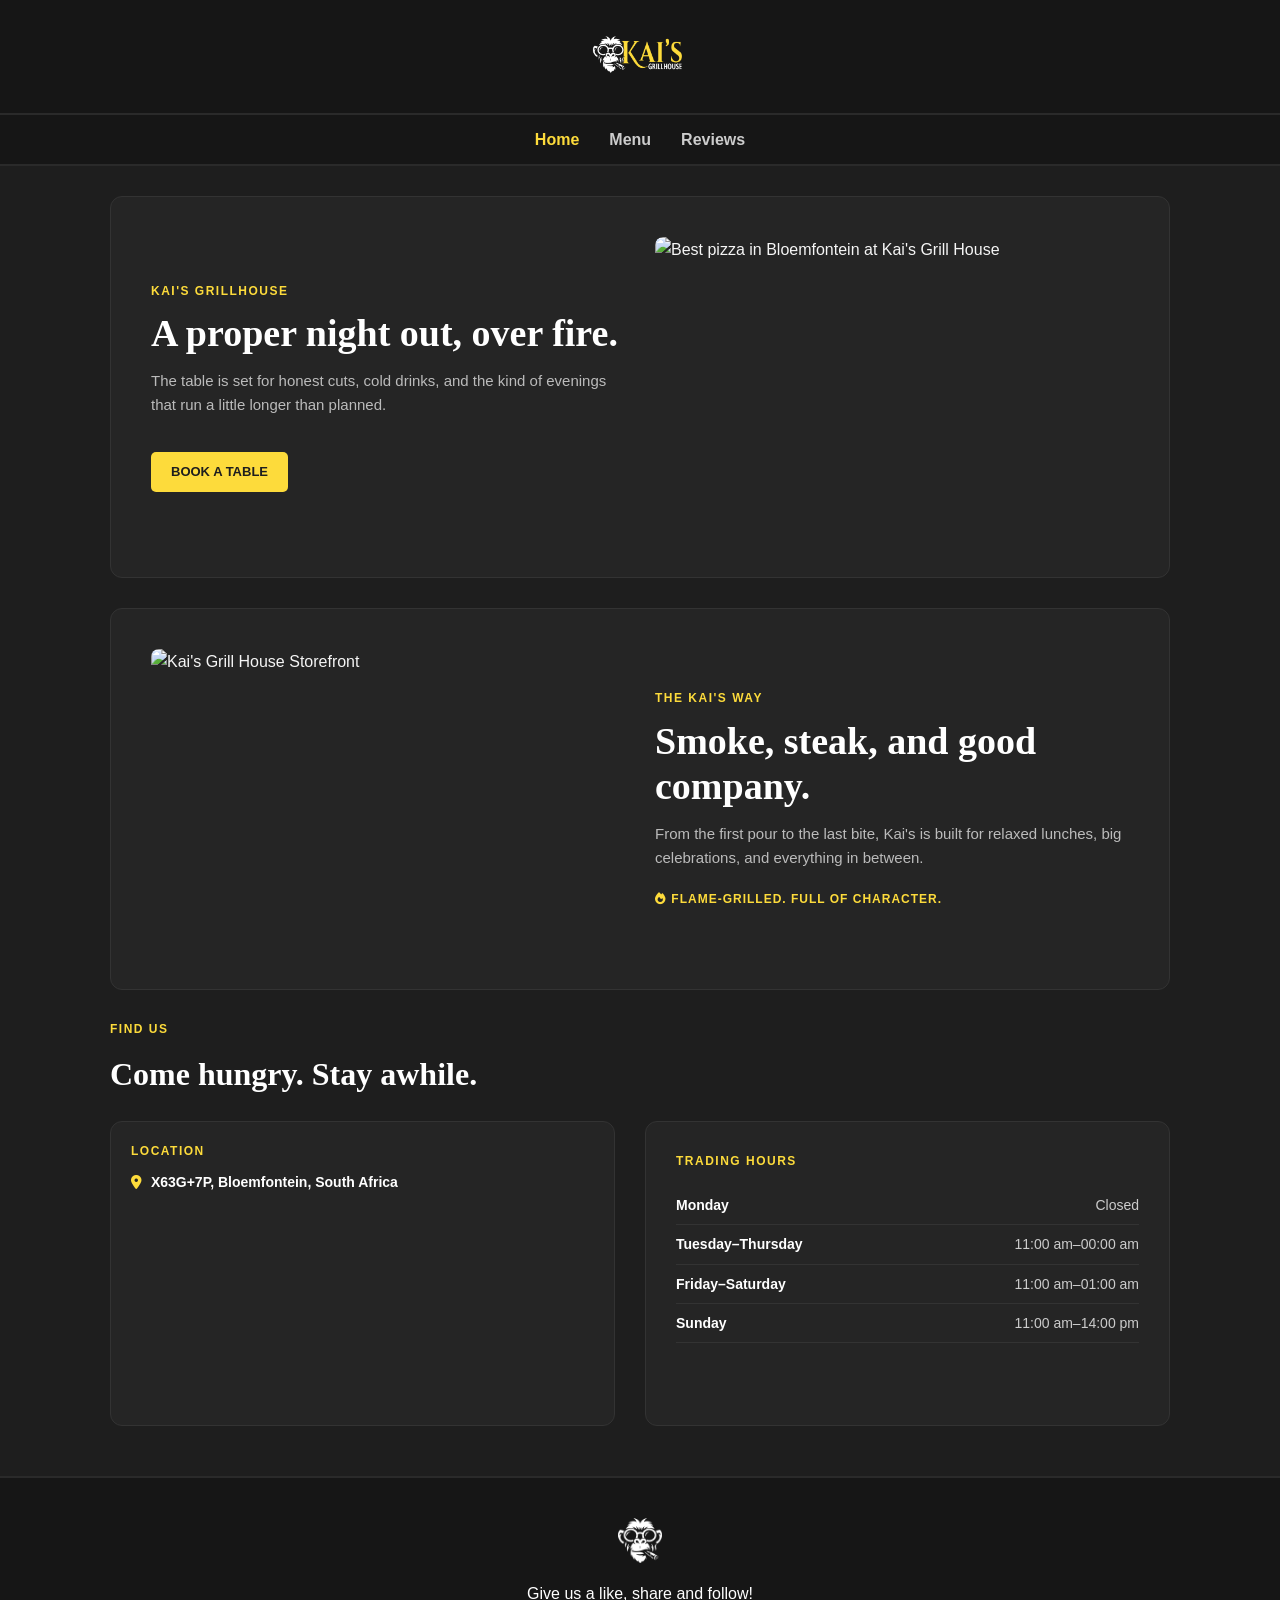
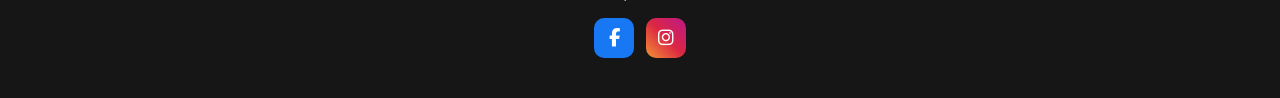
==== commit a5fa5023: "Update slideshow images in home.html" ====
--- a/home.html
+++ b/home.html
@@ -48,7 +48,7 @@
             <div class="hero-slideshow hero-img reveal-item" style="--order: 5; position: relative; overflow: hidden; padding: 0;">
                 <img src="https://kais.co.za/wp-content/uploads/2026/02/Best-pizza-in-Bloemfontein.png" alt="Best pizza in Bloemfontein at Kai's Grill House" class="slide active">
                 <img src="https://lh3.googleusercontent.com/grass-cs/ACvplmNboeY6mlYXVlAHtFXU56F1xP98x0YzhlvqXmV_FeTF31YwHoaMsPqY6q6BPut7biQoSc1nfiF-lwFs7o03azrd8TEg2mRSVFHkt11YUbPbAvdAOi-ZtKggj_Vztf_INGRJtoalGM1Jt4BY=s2544-w2544-h1176-rw" alt="Food With View" class="slide">
-                <img src="https://lh3.googleusercontent.com/grass-cs/ACvplmOgtWYhH9PCQYHlR2ajnQ6uP0WQ6TRKKoxsNtV-EXI1B7tNBhNJnX7mGbKBQ8wEVLBn0NCFwamu5rPOTCENROM2Q-EE5JALGeXrPOCfX6oxFNYWKaTS3tE9d6C-U79asB18FjE_nl9tyawK=s2544-w2544-h1176-rw" alt="Main Sign" class="slide">
+                <img src="https://lh3.googleusercontent.com/grass-cs/ACvplmMwWvxXbzi1df1HjkH_J75nWE3BY0dk2JOuNKgfsFFoMfkp_ukzxkLOBOEuHUkUX8_xWeNJc_wBJ2prC01Wv-j7LWesJT7ptfL14VkNWauXWDDp8JUYua7bfcfjYZoKyrVifGgwcQwmo5_4=s2544-w2544-h1176-rw" alt="Main Sign" class="slide">
                 <img src="https://lh3.googleusercontent.com/grass-cs/ACvplmOdWwZx8mMNzd_1kDEI7J5tmrrWnCmSJL_Wqx0X9zQ-VGu-nPxAlCsrmyaows5WyHO8nulZBcgD-bS2DfQkGMY3fOKR8rkw7ii7rY4zT-Q7iVWT1hcd3sbriNFf9ViBWiTHrfNlS-IcVueW=s2544-w2544-h1176-rw" alt="Interior Photo" class="slide">
             </div>
         </div>
--- a/style.css
+++ b/style.css
@@ -169,54 +169,29 @@
 .hero-img {
     width: 50%;
     height: 300px;
+    object-fit: cover;
     border-radius: 8px;
 }
 
-/* Slideshow Background Blur Effect Styling */
+/* Slideshow Crossfade Styling */
 .hero-slideshow {
     position: relative;
-    background-color: #000;
-}
-
-.hero-slideshow .slide-wrapper {
+}
+
+.hero-slideshow .slide {
     position: absolute;
     top: 0;
     left: 0;
     width: 100%;
     height: 100%;
+    object-fit: cover;
+    border-radius: 8px;
     opacity: 0;
     transition: opacity 1s ease-in-out;
-    display: flex;
-    align-items: center;
-    justify-content: center;
-    overflow: hidden;
-    border-radius: 8px;
-}
-
-.hero-slideshow .slide-wrapper.active {
+}
+
+.hero-slideshow .slide.active {
     opacity: 1;
-}
-
-/* The blurred backdrop filling the empty spaces */
-.slide-blur-bg {
-    position: absolute;
-    top: -20px;
-    left: -20px;
-    right: -20px;
-    bottom: -20px;
-    background-size: cover;
-    background-position: center;
-    filter: blur(15px) brightness(0.5);
-    z-index: 1;
-}
-
-/* The main sharp image centered without cropping */
-.slide-img {
-    position: relative;
-    z-index: 2;
-    max-width: 100%;
-    max-height: 100%;
-    object-fit: contain;
 }
 
 .hero-text {
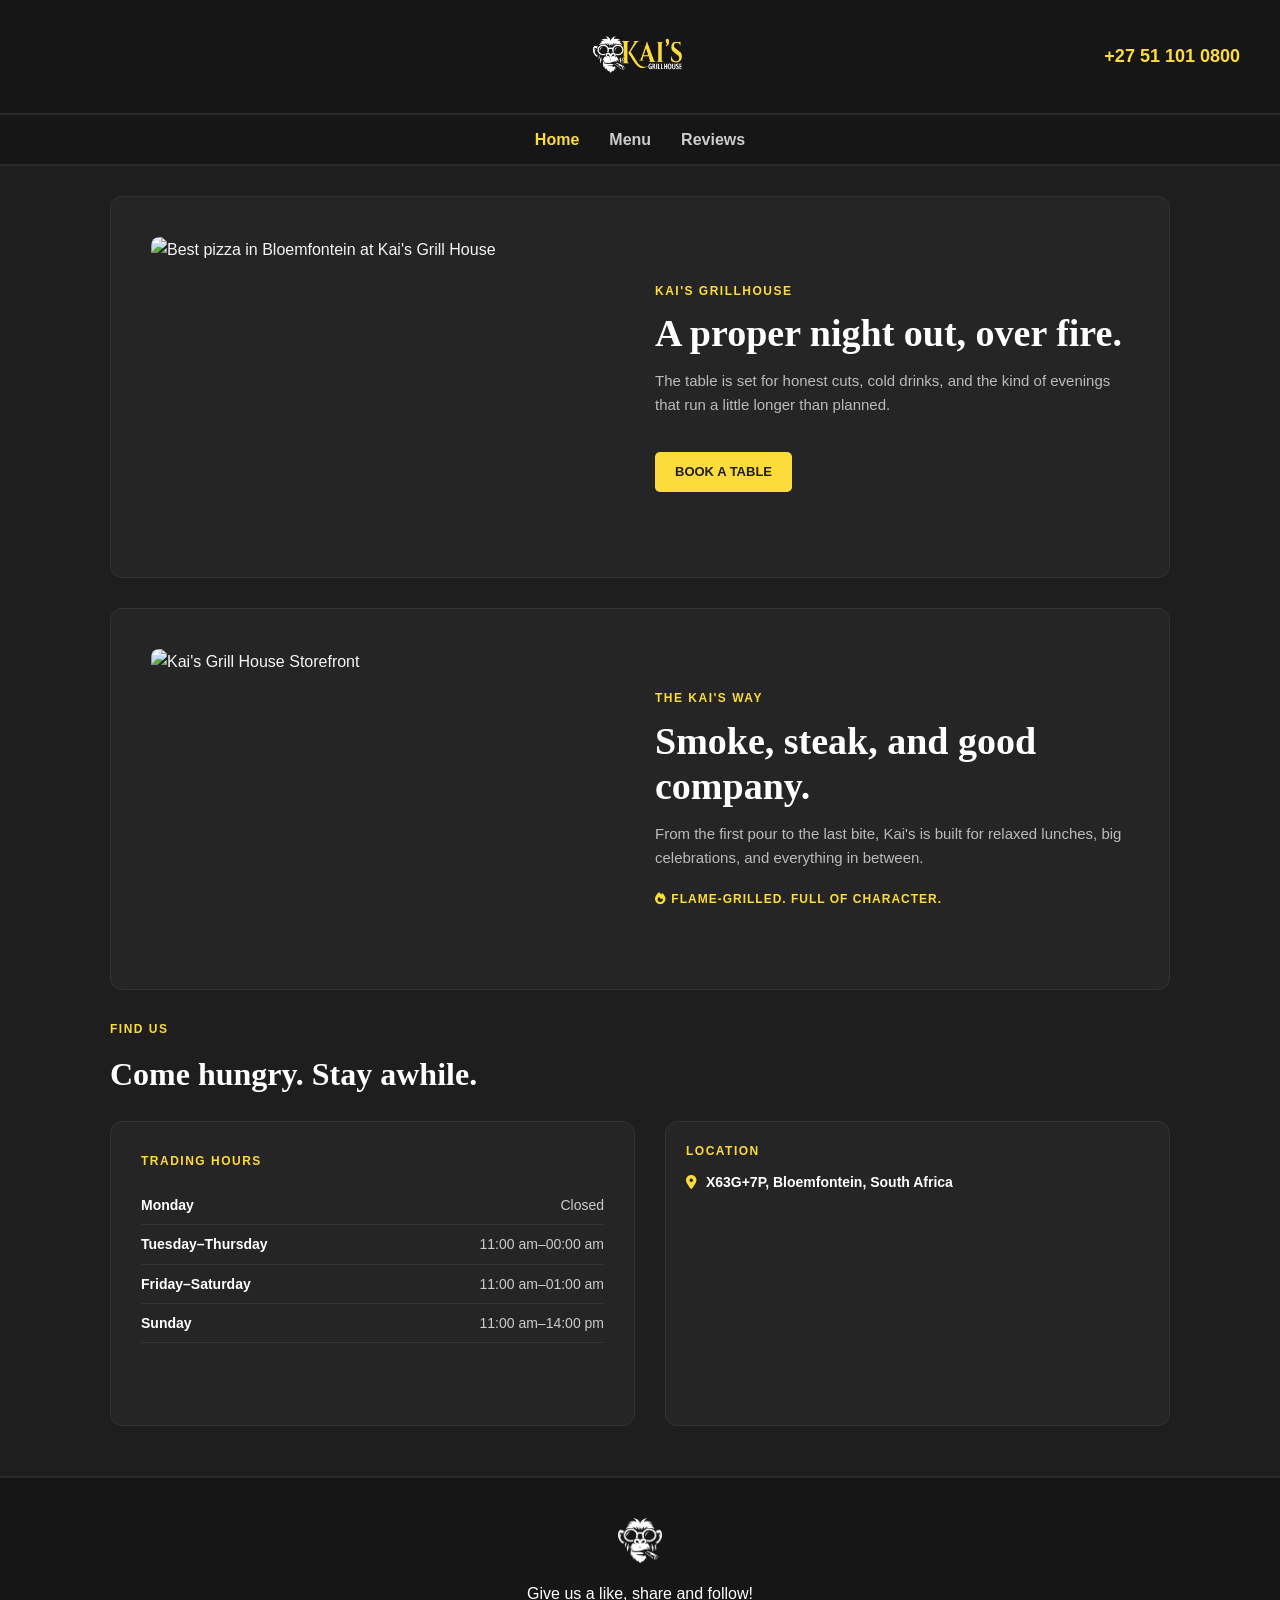
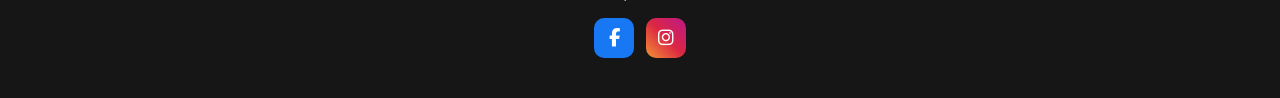
==== commit b842f4d6: "Update home.html" ====
--- a/home.html
+++ b/home.html
@@ -10,7 +10,6 @@
 </head>
 <body>
 
-    <!-- Header (Logo & Phone) -->
     <header class="site-header">
         <div class="header-left-spacer"></div>
         <div class="header-center-logo">
@@ -19,11 +18,10 @@
             </a>
         </div>
         <div class="header-right">
-            <a href="tel:+27511010800" class="phone-number"></a>
+            <a href="tel:+27511010800" class="phone-number">+27 51 101 0800</a>
         </div>
     </header>
 
-    <!-- Sticky Navigation Bar -->
     <div class="sticky-nav">
         <ul class="nav-links">
             <li><a href="home.html" class="active">Home</a></li>
@@ -32,28 +30,24 @@
         </ul>
     </div>
 
-    <!-- Main Content -->
     <main class="home-content">
         
-        <!-- Top Section with Slideshow -->
         <div class="hero-grid">
+            <div class="hero-slideshow hero-img reveal-item" style="--order: 1; position: relative; overflow: hidden; padding: 0;">
+                <img src="https://kais.co.za/wp-content/uploads/2026/02/Best-pizza-in-Bloemfontein.png" alt="Best pizza in Bloemfontein at Kai's Grill House" class="slide active">
+                <img src="1.png" alt="Kai's Grill House Dish 1" class="slide">
+                <img src="2.png" alt="Kai's Grill House Dish 2" class="slide">
+                <img src="3.png" alt="Kai's Grill House Dish 3" class="slide">
+            </div>
+
             <div class="hero-text">
-                <div class="section-tagline reveal-item" style="--order: 1;">KAI'S GRILLHOUSE</div>
-                <h1 class="reveal-item" style="--order: 2; font-family: serif; font-size: 38px; color: #fff; margin-bottom: 12px; line-height: 1.2;">A proper night out, over fire.</h1>
-                <p class="reveal-item" style="--order: 3; color: #bbb; font-size: 15px; margin-bottom: 20px;">The table is set for honest cuts, cold drinks, and the kind of evenings that run a little longer than planned.</p>
-                <a href="tel:+27511010800" class="directions-btn reveal-item" style="--order: 4; display: inline-block;">BOOK A TABLE</a>
-            </div>
-            
-            <!-- Slideshow Container -->
-            <div class="hero-slideshow hero-img reveal-item" style="--order: 5; position: relative; overflow: hidden; padding: 0;">
-                <img src="https://kais.co.za/wp-content/uploads/2026/02/Best-pizza-in-Bloemfontein.png" alt="Best pizza in Bloemfontein at Kai's Grill House" class="slide active">
-                <img src="https://lh3.googleusercontent.com/grass-cs/ACvplmNboeY6mlYXVlAHtFXU56F1xP98x0YzhlvqXmV_FeTF31YwHoaMsPqY6q6BPut7biQoSc1nfiF-lwFs7o03azrd8TEg2mRSVFHkt11YUbPbAvdAOi-ZtKggj_Vztf_INGRJtoalGM1Jt4BY=s2544-w2544-h1176-rw" alt="Food With View" class="slide">
-                <img src="https://lh3.googleusercontent.com/grass-cs/ACvplmMwWvxXbzi1df1HjkH_J75nWE3BY0dk2JOuNKgfsFFoMfkp_ukzxkLOBOEuHUkUX8_xWeNJc_wBJ2prC01Wv-j7LWesJT7ptfL14VkNWauXWDDp8JUYua7bfcfjYZoKyrVifGgwcQwmo5_4=s2544-w2544-h1176-rw" alt="Main Sign" class="slide">
-                <img src="https://lh3.googleusercontent.com/grass-cs/ACvplmOdWwZx8mMNzd_1kDEI7J5tmrrWnCmSJL_Wqx0X9zQ-VGu-nPxAlCsrmyaows5WyHO8nulZBcgD-bS2DfQkGMY3fOKR8rkw7ii7rY4zT-Q7iVWT1hcd3sbriNFf9ViBWiTHrfNlS-IcVueW=s2544-w2544-h1176-rw" alt="Interior Photo" class="slide">
+                <div class="section-tagline reveal-item" style="--order: 2;">KAI'S GRILLHOUSE</div>
+                <h1 class="reveal-item" style="--order: 3; font-family: serif; font-size: 38px; color: #fff; margin-bottom: 12px; line-height: 1.2;">A proper night out, over fire.</h1>
+                <p class="reveal-item" style="--order: 4; color: #bbb; font-size: 15px; margin-bottom: 20px;">The table is set for honest cuts, cold drinks, and the kind of evenings that run a little longer than planned.</p>
+                <a href="tel:+27511010800" class="directions-btn reveal-item" style="--order: 5; display: inline-block;">BOOK A TABLE</a>
             </div>
         </div>
 
-        <!-- Second Hero Section -->
         <div class="hero-grid">
             <img src="https://kais.co.za/wp-content/uploads/2026/02/image_2026-02-02_124400637-1536x864.png" alt="Kai's Grill House Storefront" class="hero-img reveal-item" style="--order: 1;">
             <div class="hero-text">
@@ -66,26 +60,13 @@
             </div>
         </div>
 
-        <!-- Find Us Section Heading -->
         <div class="reveal-item" style="--order: 1; margin-bottom: 20px;">
             <div class="section-tagline">FIND US</div>
             <h2 style="font-family: serif; font-size: 32px; color: #fff;">Come hungry. Stay awhile.</h2>
         </div>
 
-        <!-- Location Map Widget & Trading Hours Grid -->
         <div class="info-grid">
-            <div class="info-box reveal-item" style="--order: 2; padding: 20px;">
-                <div class="section-tagline">LOCATION</div>
-                <p style="color: #fff; font-size: 14px; margin-bottom: 12px; font-weight: bold;">
-                    <i class="fa-solid fa-location-dot" style="color: #fddb3b; margin-right: 5px;"></i> X63G+7P, Bloemfontein, South Africa
-                </p>
-                <!-- Google Maps Widget Embed (Satellite View + Zoomed In) -->
-                <div style="width: 100%; height: 200px; border-radius: 8px; overflow: hidden;">
-                    <iframe src="https://www.google.com/maps/embed?pb=!1m18!1m12!1m3!1d3484.5!2d26.2245!3d-29.0469!2m3!1f0!2f0!3f0!3m2!1i1024!2i768!4f13.1!3m3!1m2!1s0x1e8fdb0035d1e3b9%3A0xa5a77efd8ef1bf21!2sKai%E2%80%99s%20Grill%20House!5e0!3m2!1sen!2sza!4v1620000000000!5m2!1sen!2sza&z=17&t=k" width="100%" height="100%" style="border:0;" allowfullscreen="" loading="lazy"></iframe>
-                </div>
-            </div>
-
-            <div class="info-box reveal-item" style="--order: 3;">
+            <div class="info-box hours-box reveal-item" style="--order: 2;">
                 <div class="section-tagline">TRADING HOURS</div>
                 <ul class="hours-list">
                     <li><span>Monday</span> <span>Closed</span></li>
@@ -94,11 +75,20 @@
                     <li><span>Sunday</span> <span>11:00 am–14:00 pm</span></li>
                 </ul>
             </div>
+
+            <div class="info-box location-box reveal-item" style="--order: 3; padding: 20px;">
+                <div class="section-tagline">LOCATION</div>
+                <p style="color: #fff; font-size: 14px; margin-bottom: 12px; font-weight: bold;">
+                    <i class="fa-solid fa-location-dot" style="color: #fddb3b; margin-right: 5px;"></i> X63G+7P, Bloemfontein, South Africa
+                </p>
+                <div style="width: 100%; height: 200px; border-radius: 8px; overflow: hidden;">
+                    <iframe src="https://www.google.com/maps/embed?pb=!1m18!1m12!1m3!1d3469.255953046205!2d26.2245558152778!3d-29.046908982245!2m3!1f0!2f0!3f0!3m2!1i1024!2i768!4f13.1!3m3!1m2!1s0x0%3A0x0!2zMjnCsDAyJzQ4LjkiUyAyNsKwMTMnMzYuMyJF!5e1!3m2!1sen!2sza!4v1620000000000!5m2!1sen!2sza&z=17&t=k" width="100%" height="100%" style="border:0;" allowfullscreen="" loading="lazy"></iframe>
+                </div>
+            </div>
         </div>
 
     </main>
 
-    <!-- Footer -->
     <footer class="site-footer">
         <img src="kaihead.png" alt="Kai Head Footer Logo" class="footer-logo">
         <p>Give us a like, share and follow!</p>
@@ -108,7 +98,6 @@
         </div>
     </footer>
 
-    <!-- Script to handle scroll reveal animations and photo slideshow -->
     <script>
         document.addEventListener("DOMContentLoaded", function () {
             // Scroll Reveal Animation Observer
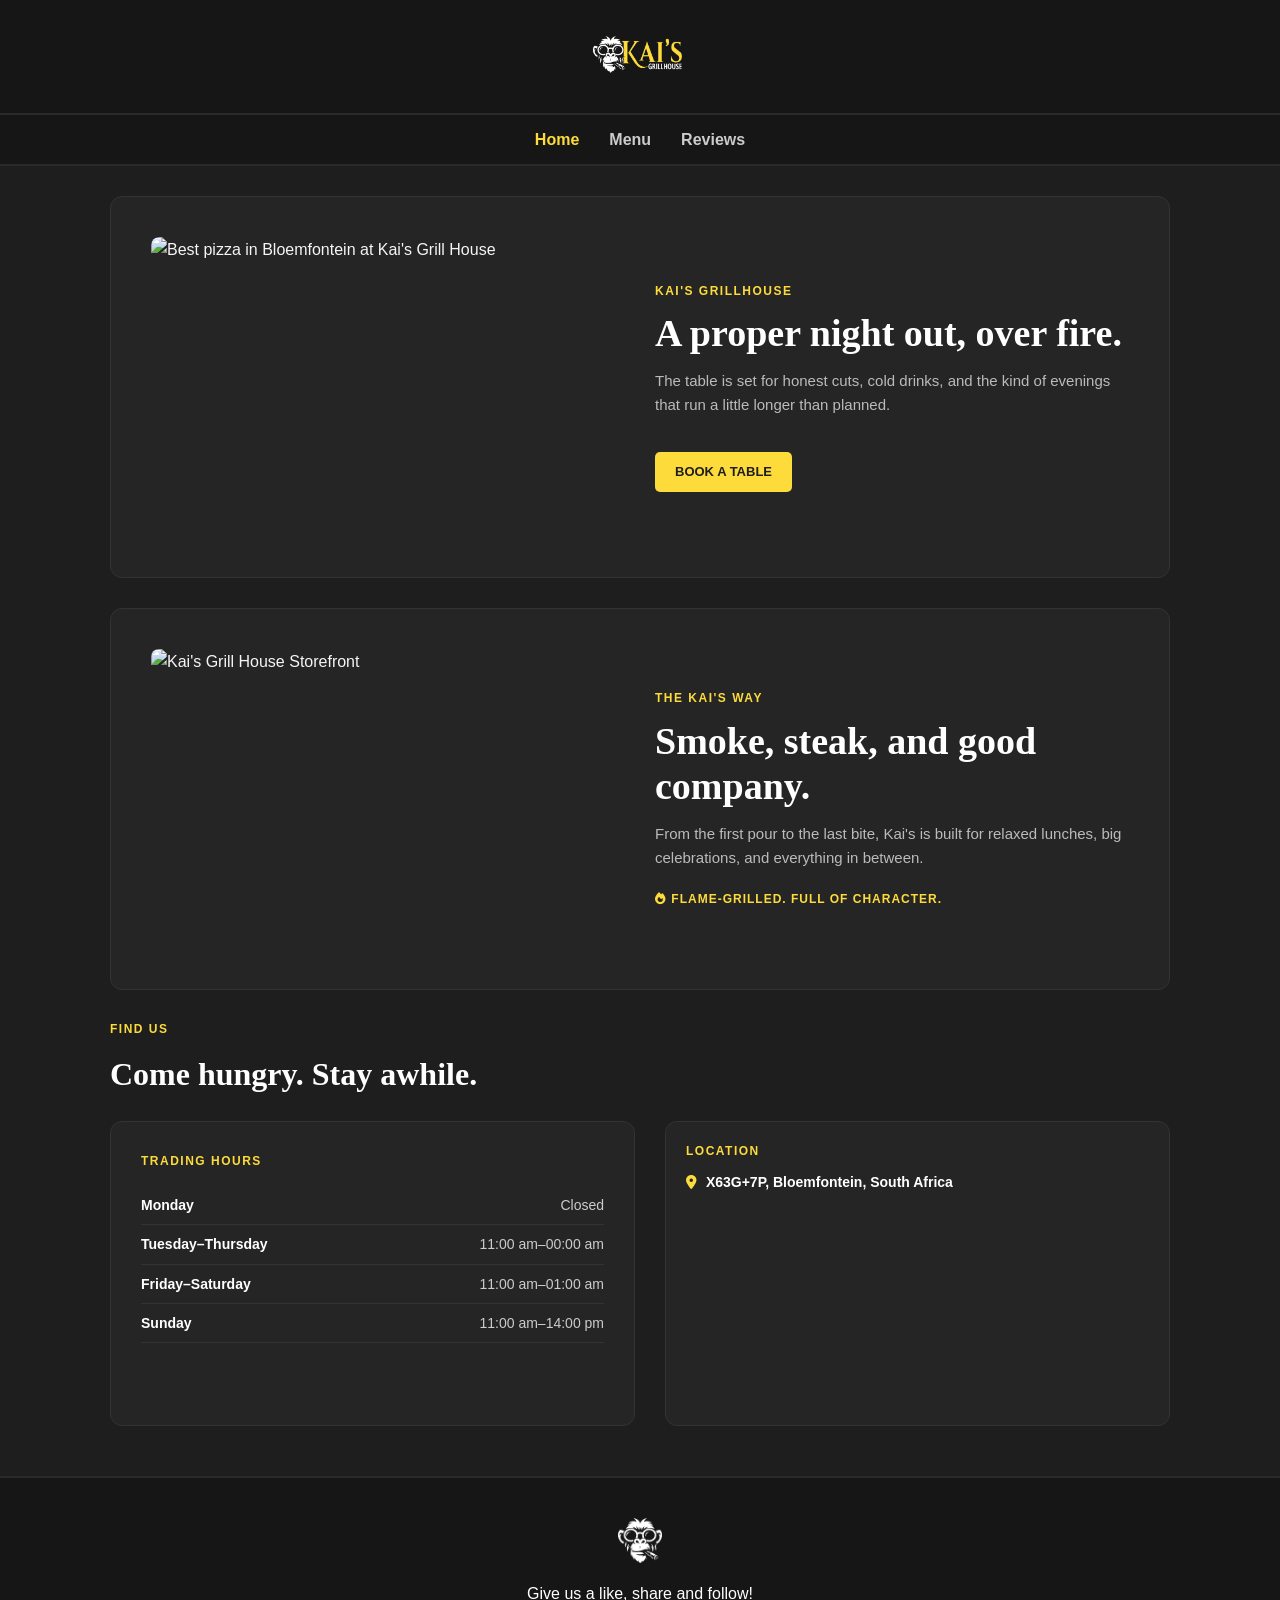
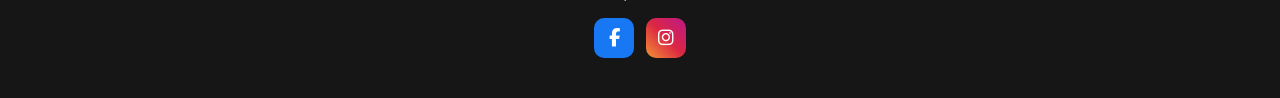
==== commit 507af442: "Update home.html" ====
--- a/home.html
+++ b/home.html
@@ -18,7 +18,7 @@
             </a>
         </div>
         <div class="header-right">
-            <a href="tel:+27511010800" class="phone-number">+27 51 101 0800</a>
+            <a href="tel:+27511010800" class="phone-number"></a>
         </div>
     </header>
 
@@ -35,9 +35,9 @@
         <div class="hero-grid">
             <div class="hero-slideshow hero-img reveal-item" style="--order: 1; position: relative; overflow: hidden; padding: 0;">
                 <img src="https://kais.co.za/wp-content/uploads/2026/02/Best-pizza-in-Bloemfontein.png" alt="Best pizza in Bloemfontein at Kai's Grill House" class="slide active">
-                <img src="1.png" alt="Kai's Grill House Dish 1" class="slide">
-                <img src="2.png" alt="Kai's Grill House Dish 2" class="slide">
-                <img src="3.png" alt="Kai's Grill House Dish 3" class="slide">
+                <img src="https://lh3.googleusercontent.com/grass-cs/ACvplmNboeY6mlYXVlAHtFXU56F1xP98x0YzhlvqXmV_FeTF31YwHoaMsPqY6q6BPut7biQoSc1nfiF-lwFs7o03azrd8TEg2mRSVFHkt11YUbPbAvdAOi-ZtKggj_Vztf_INGRJtoalGM1Jt4BY=s2544-w2544-h1176-rw" alt="Food With View" class="slide">
+                <img src="https://lh3.googleusercontent.com/grass-cs/ACvplmMwWvxXbzi1df1HjkH_J75nWE3BY0dk2JOuNKgfsFFoMfkp_ukzxkLOBOEuHUkUX8_xWeNJc_wBJ2prC01Wv-j7LWesJT7ptfL14VkNWauXWDDp8JUYua7bfcfjYZoKyrVifGgwcQwmo5_4=s2544-w2544-h1176-rw" alt="Main Sign" class="slide">
+                <img src="https://lh3.googleusercontent.com/grass-cs/ACvplmOdWwZx8mMNzd_1kDEI7J5tmrrWnCmSJL_Wqx0X9zQ-VGu-nPxAlCsrmyaows5WyHO8nulZBcgD-bS2DfQkGMY3fOKR8rkw7ii7rY4zT-Q7iVWT1hcd3sbriNFf9ViBWiTHrfNlS-IcVueW=s2544-w2544-h1176-rw" alt="Interior Photo" class="slide">
             </div>
 
             <div class="hero-text">
@@ -82,7 +82,7 @@
                     <i class="fa-solid fa-location-dot" style="color: #fddb3b; margin-right: 5px;"></i> X63G+7P, Bloemfontein, South Africa
                 </p>
                 <div style="width: 100%; height: 200px; border-radius: 8px; overflow: hidden;">
-                    <iframe src="https://www.google.com/maps/embed?pb=!1m18!1m12!1m3!1d3469.255953046205!2d26.2245558152778!3d-29.046908982245!2m3!1f0!2f0!3f0!3m2!1i1024!2i768!4f13.1!3m3!1m2!1s0x0%3A0x0!2zMjnCsDAyJzQ4LjkiUyAyNsKwMTMnMzYuMyJF!5e1!3m2!1sen!2sza!4v1620000000000!5m2!1sen!2sza&z=17&t=k" width="100%" height="100%" style="border:0;" allowfullscreen="" loading="lazy"></iframe>
+                    <iframe src="https://www.google.com/maps/embed?pb=!1m18!1m12!1m3!1d3484.5!2d26.2245!3d-29.0469!2m3!1f0!2f0!3f0!3m2!1i1024!2i768!4f13.1!3m3!1m2!1s0x1e8fdb0035d1e3b9%3A0xa5a77efd8ef1bf21!2sKai%E2%80%99s%20Grill%20House!5e0!3m2!1sen!2sza!4v1620000000000!5m2!1sen!2sza&z=17&t=k" width="100%" height="100%" style="border:0;" allowfullscreen="" loading="lazy"></iframe>
                 </div>
             </div>
         </div>
--- a/style.css
+++ b/style.css
@@ -291,3 +291,36 @@
 
 .social-bubble.facebook { background-color: #1877f2; }
 .social-bubble.instagram { background: linear-gradient(45deg, #f09433, #dc2743, #bc1888); }
+
+/* --- RESPONSIVE MOBILE ADJUSTMENTS --- */
+@media (max-width: 768px) {
+    /* Stack hero elements vertically */
+    .hero-grid {
+        flex-direction: column;
+        padding: 20px;
+    }
+    
+    /* Make images full width and order them first (above text) */
+    .hero-img, .hero-slideshow {
+        width: 100%;
+        height: 250px;
+        order: -1; 
+    }
+    
+    .hero-text {
+        width: 100%;
+    }
+
+    /* Stack info boxes vertically and put trading hours (hours-box) above location */
+    .info-grid {
+        flex-direction: column;
+    }
+
+    .hours-box {
+        order: 1; /* Appears first on mobile */
+    }
+
+    .location-box {
+        order: 2; /* Appears second on mobile */
+    }
+}
